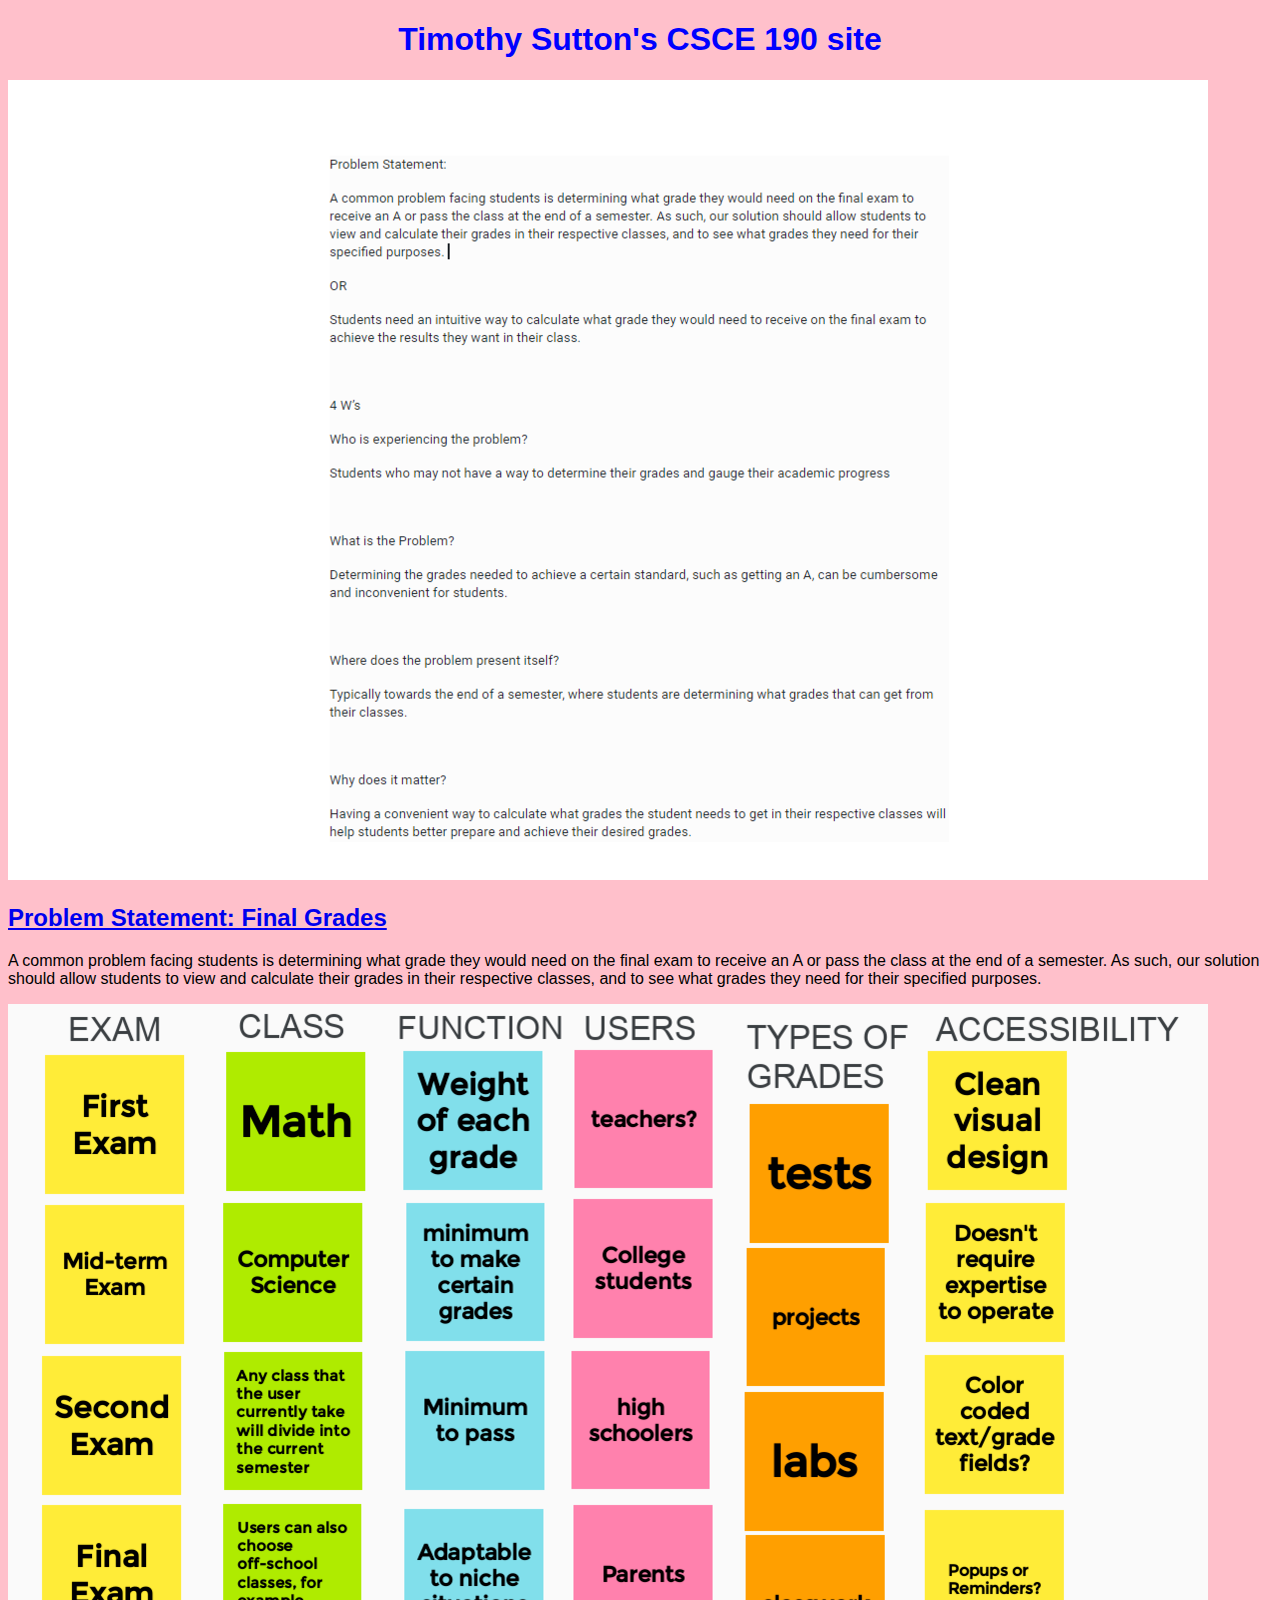
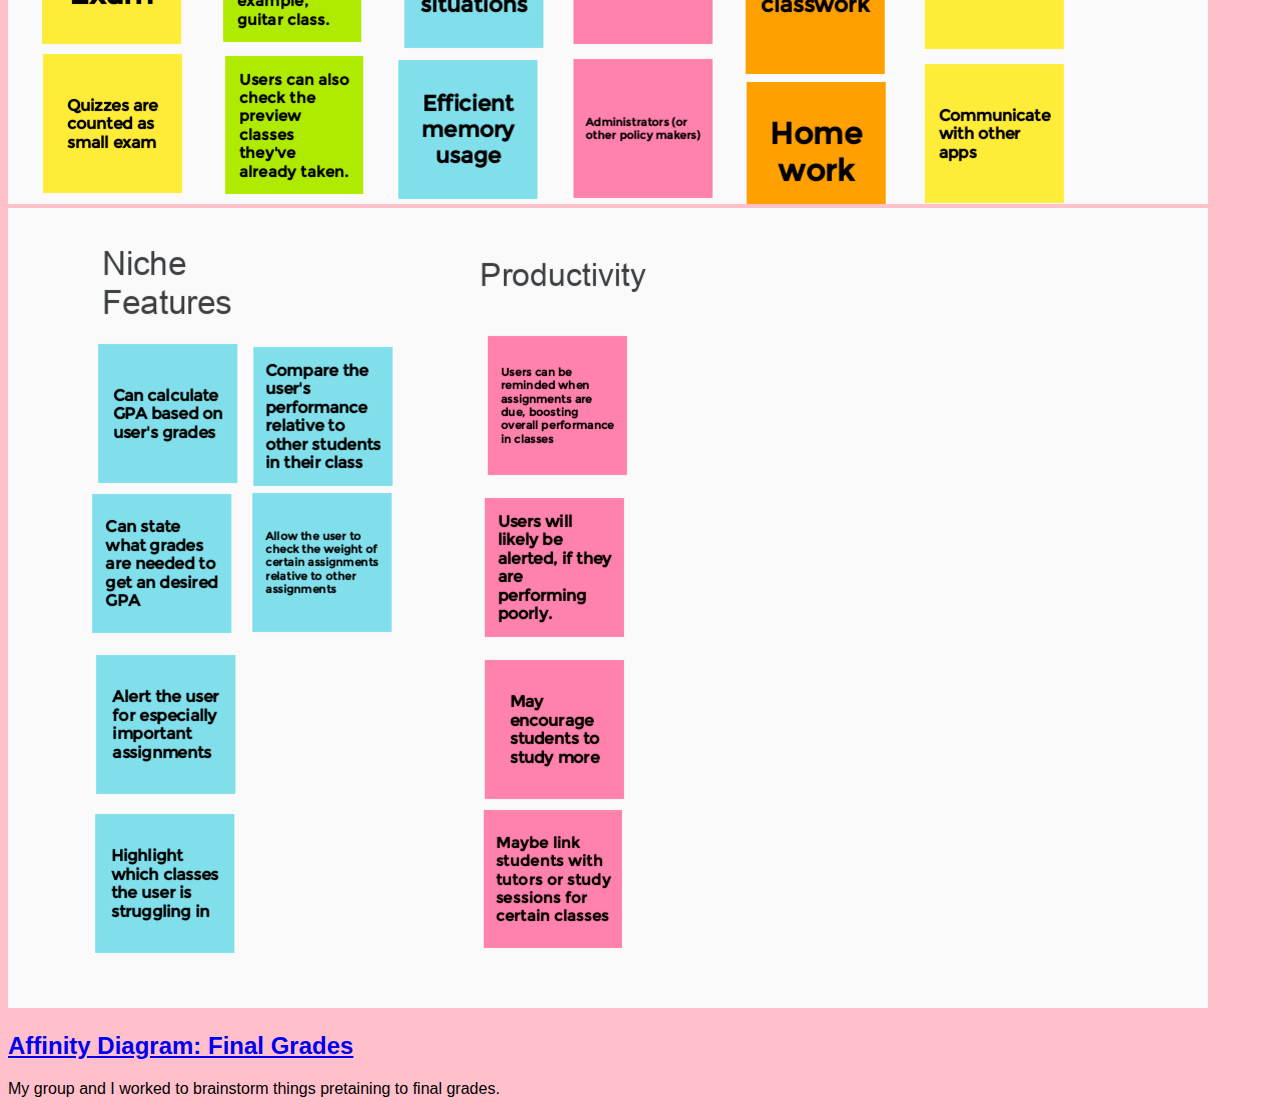
==== index.html @ 08e97b71 "Add files via upload" ====
<!DOCTYPE html>
<html>
    <head>
        <title>CSCE 190: Timothy Sutton</title>
        <link rel="stylesheet" href="styles.css">
    </head>
    <body>
        <h1>Timothy Sutton's CSCE 190 site</h1>

        <section class="assignment">
            <a href="files/problem-statement.pdf"><img src="pictures/problemstatement.png"></a>
            <section class="ass-details">
                <a href="files/problem-statement.pdf"><h2>Problem Statement:  Final Grades</h2></a>
                <p>
                    A common problem facing students is determining what grade they would need on the final exam to receive an A or pass the class at the end of a semester. As such, our solution should allow students to view and calculate their grades in their respective classes, and to see what grades they need for their specified purposes. 
                </p>
            </section>
        </section>

        <section class="assignment">
            <a href="files/grades-checking.pdf"><img src="pictures/grades-checking1.png"></a>
            <section class="ass-details">
                <a href="files/grades-checking.pdf">
            </section>
        </section>
        <section class="assignment">
            <a href="files/grades-checking.pdf"><img src="pictures/grades-checking2.png"></a>
            <section class="ass-details">
                <a href="files/grades-checking.pdf"><h2>Affinity Diagram:  Final Grades</h2></a>
                <p>
                    My group and I worked to brainstorm things pretaining to final grades.
                </p>
            </section>
    </body>
</html>
---- styles.css ----
body {
    Background:pink;
    font-family: Arial, Helvetica, sans-serif;
}

h1{
    color:blue;
    text-align:center;
}
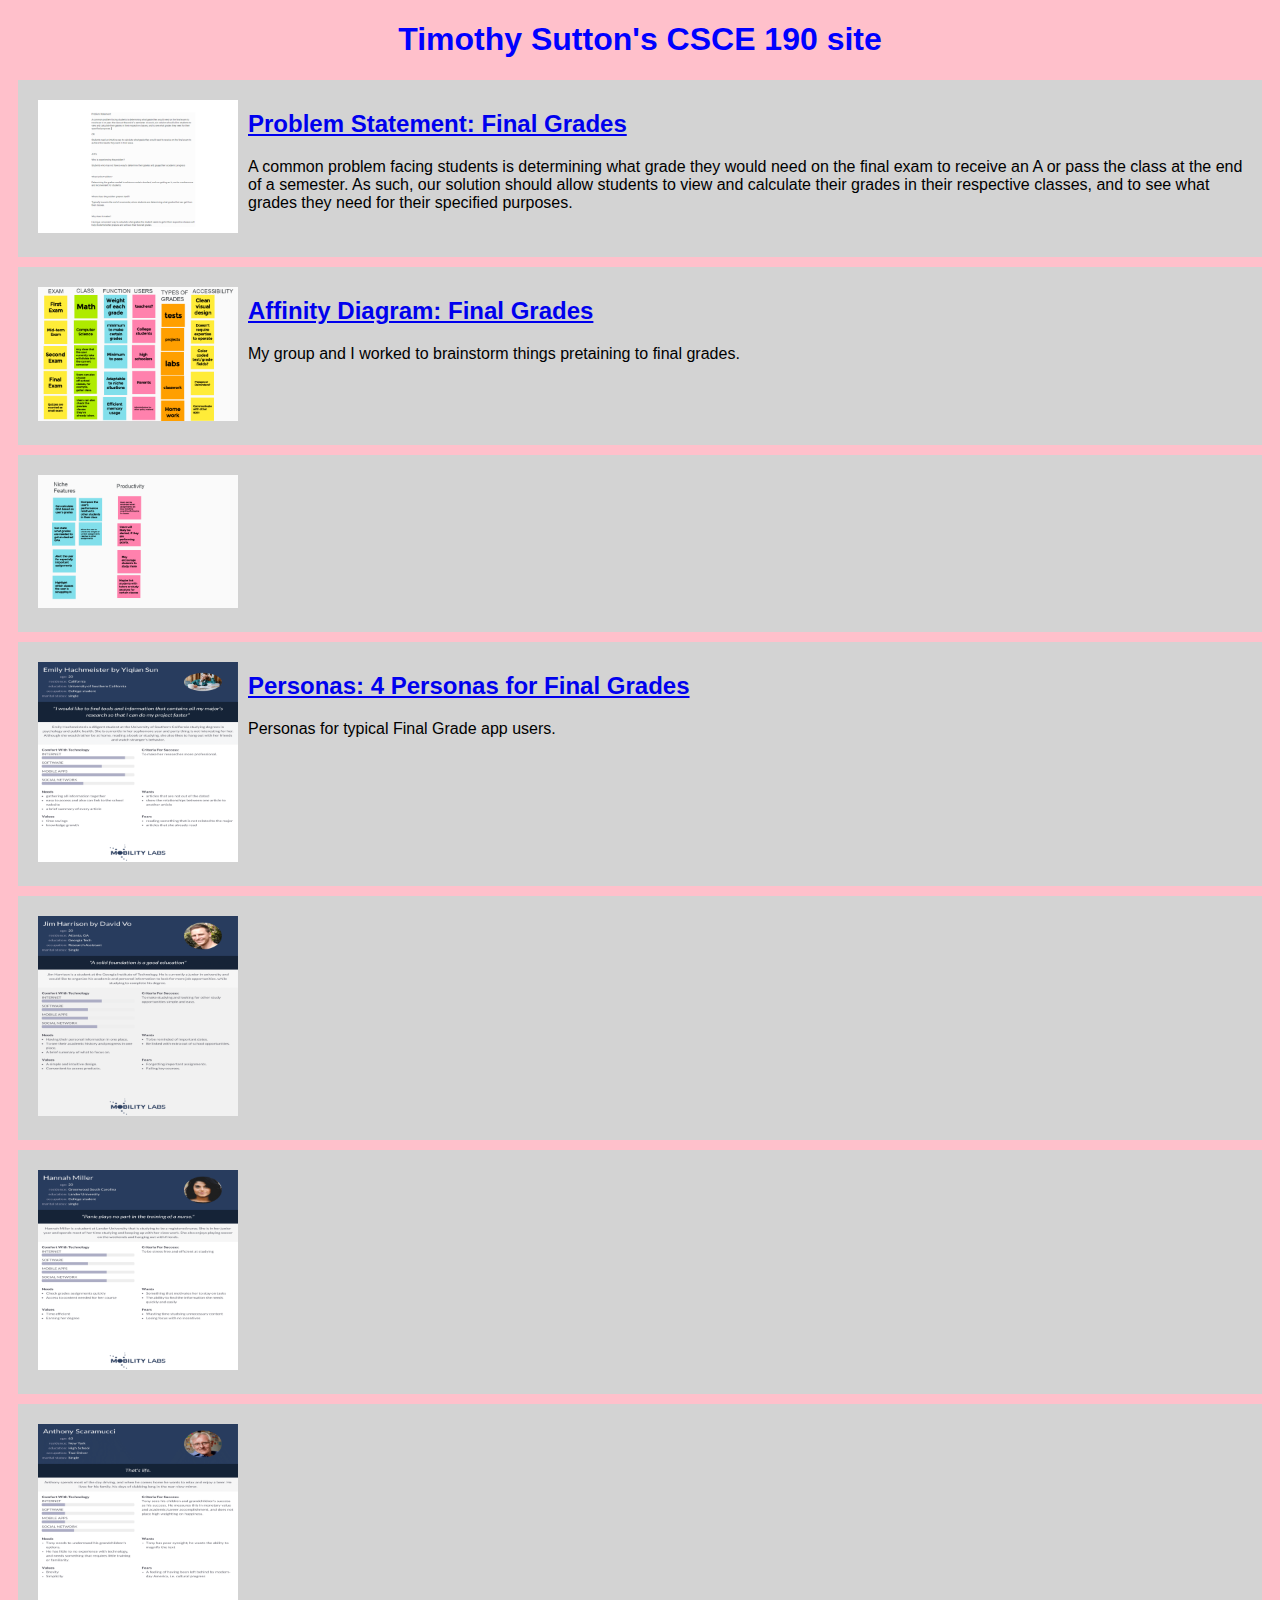
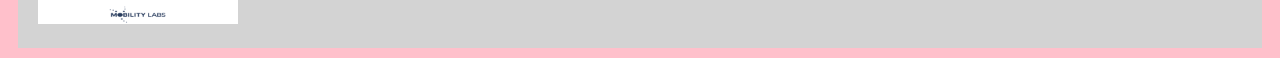
==== commit 09cfb33d: "Add files via upload" ====
--- a/index.html
+++ b/index.html
@@ -20,16 +20,45 @@
         <section class="assignment">
             <a href="files/grades-checking.pdf"><img src="pictures/grades-checking1.png"></a>
             <section class="ass-details">
-                <a href="files/grades-checking.pdf">
+                <a href="files/grades-checking.pdf"><h2>Affinity Diagram:  Final Grades</h2></a>
+                <p>
+                    My group and I worked to brainstorm things pretaining to final grades.
+                </p>
             </section>
         </section>
         <section class="assignment">
             <a href="files/grades-checking.pdf"><img src="pictures/grades-checking2.png"></a>
             <section class="ass-details">
-                <a href="files/grades-checking.pdf"><h2>Affinity Diagram:  Final Grades</h2></a>
+                <a href="files/grades-checking.pdf">
+            </section>
+        </section>
+
+        <section class="assignment">
+            <a href="files/group-persona.pdf"><img src="pictures/group-persona-1.png"></a>
+            <section class="ass-details">
+                <a href="files/group-persona.pdf"><h2>Personas:  4 Personas for Final Grades </h2></a>
                 <p>
-                    My group and I worked to brainstorm things pretaining to final grades.
+                   Personas for typical Final Grade app users.
                 </p>
             </section>
+        </section>
+        <section class="assignment">
+            <a href="files/group-persona.pdf"><img src="pictures/group-persona-2.png"></a>
+            <section class="ass-details">
+                <a href="files/group-persona.pdf">
+            </section>
+        </section>
+        <section class="assignment">
+            <a href="files/group-persona.pdf"><img src="pictures/group-persona-3.png"></a>
+            <section class="ass-details">
+                <a href="files/group-persona.pdf">
+            </section>
+        </section>
+        <section class="assignment">
+            <a href="files/group-persona.pdf"><img src="pictures/group-persona-4.png"></a>
+            <section class="ass-details">
+                <a href="files/group-persona.pdf">
+            </section>
+        </section>
     </body>
 </html>--- a/styles.css
+++ b/styles.css
@@ -3,6 +3,16 @@
     font-family: Arial, Helvetica, sans-serif;
 }
 
+.assignment{
+    display:flex;
+    padding:10px;
+    margin:10px;
+    background:lightgray;
+}
+.assignment img {
+    width: 200px;
+    padding: 10px;
+}
 h1{
     color:blue;
     text-align:center;
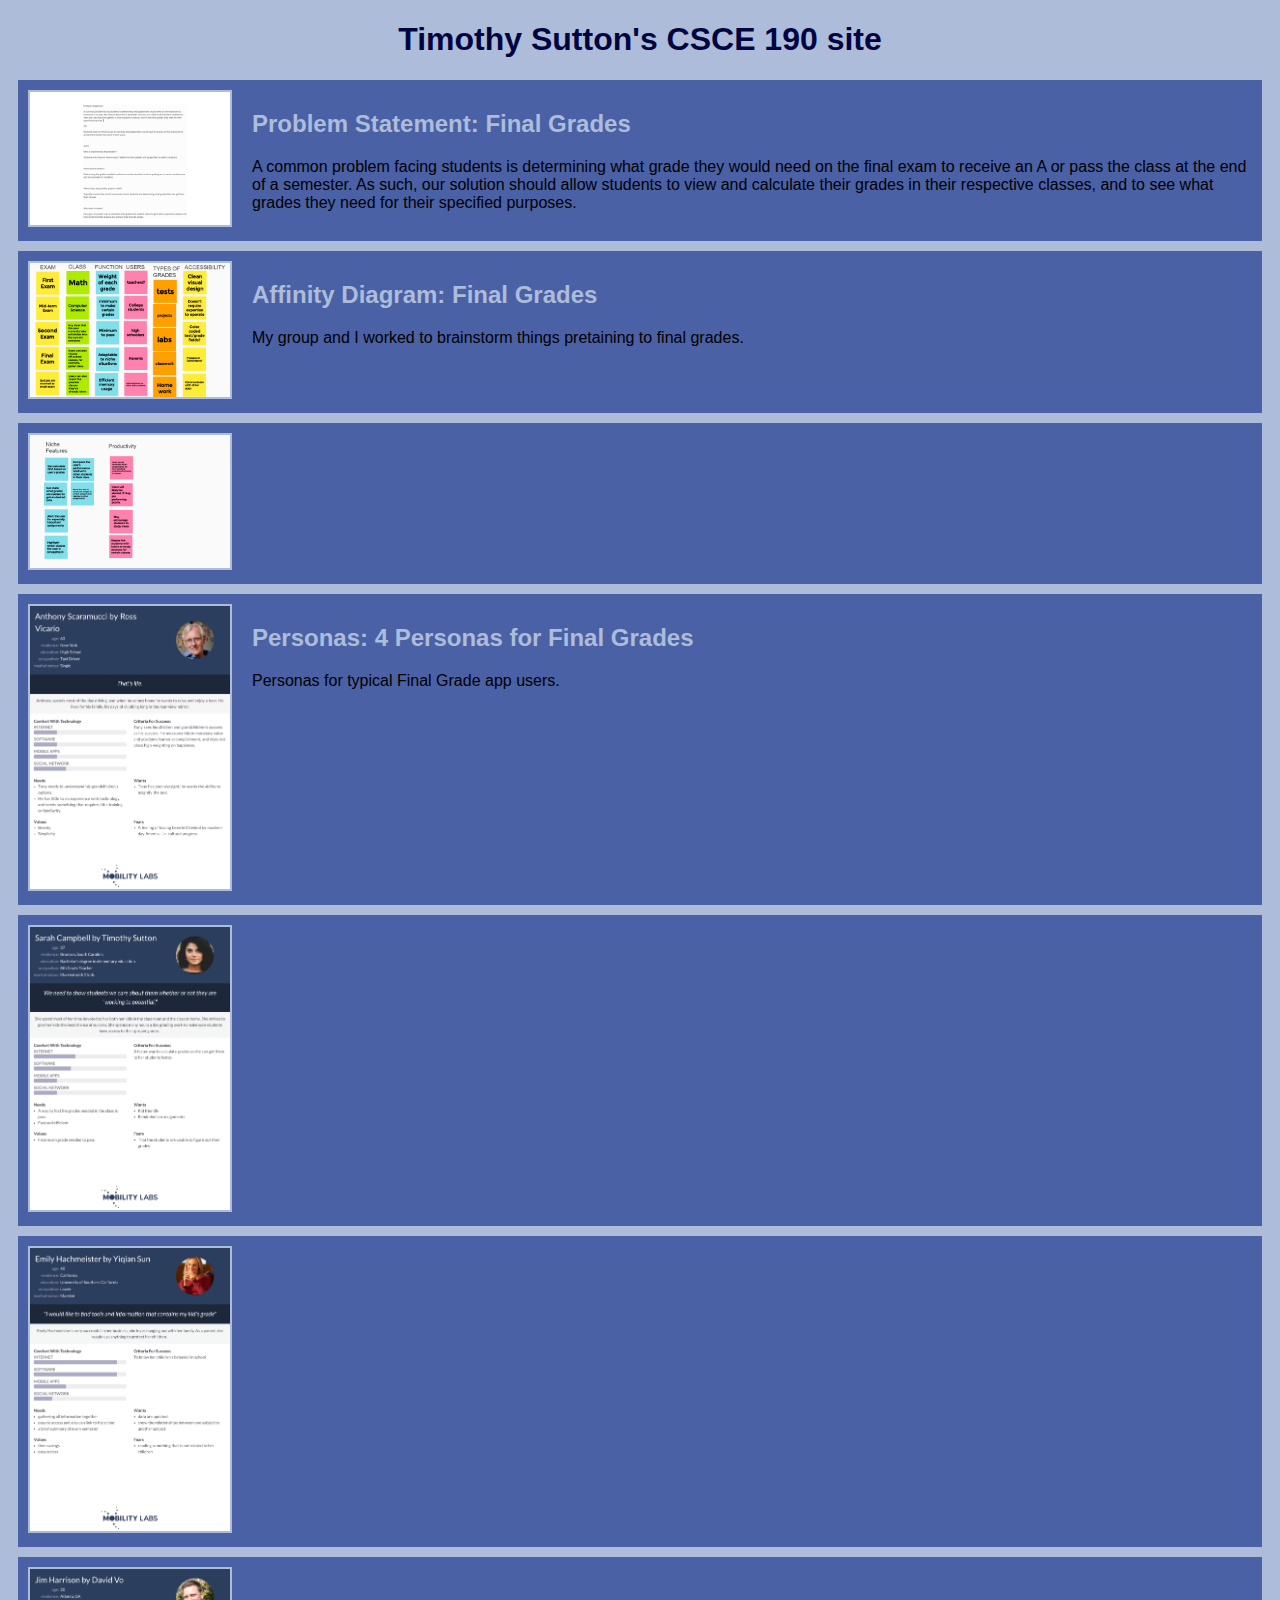
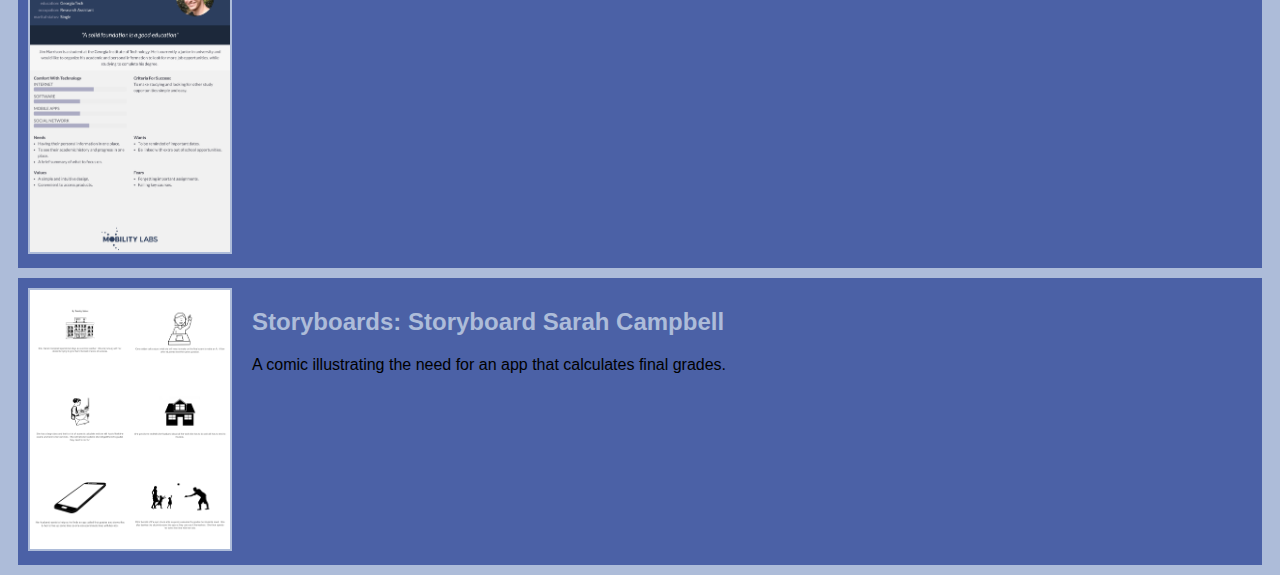
==== commit 14c23d66: "Add files via upload" ====
--- a/index.html
+++ b/index.html
@@ -60,5 +60,15 @@
                 <a href="files/group-persona.pdf">
             </section>
         </section>
+
+        <section class="assignment">
+            <a href="files/storyboard.pdf"><img src="pictures/storyboard.png"></a>
+            <section class="ass-details">
+                <a href="files/storyboard.pdf"><h2>Storyboards:  Storyboard Sarah Campbell </h2></a>
+                <p>
+                  A comic illustrating the need for an app that calculates final grades. 
+                </p>
+            </section>
+        </section>
     </body>
 </html>--- a/styles.css
+++ b/styles.css
@@ -1,5 +1,5 @@
 body {
-    Background:pink;
+    Background:#ADBCD9;
     font-family: Arial, Helvetica, sans-serif;
 }
 
@@ -7,13 +7,20 @@
     display:flex;
     padding:10px;
     margin:10px;
-    background:lightgray;
+    background:#4B61A6;
 }
 .assignment img {
     width: 200px;
-    padding: 10px;
+    border: 2px solid #ADBCD9;
+    margin-right: 20px; 
 }
 h1{
-    color:blue;
+    color:#010440; 
+    ;
     text-align:center;
+}
+a{
+    text-decoration: none;
+    color:#ADBCD9 ;
+    
 }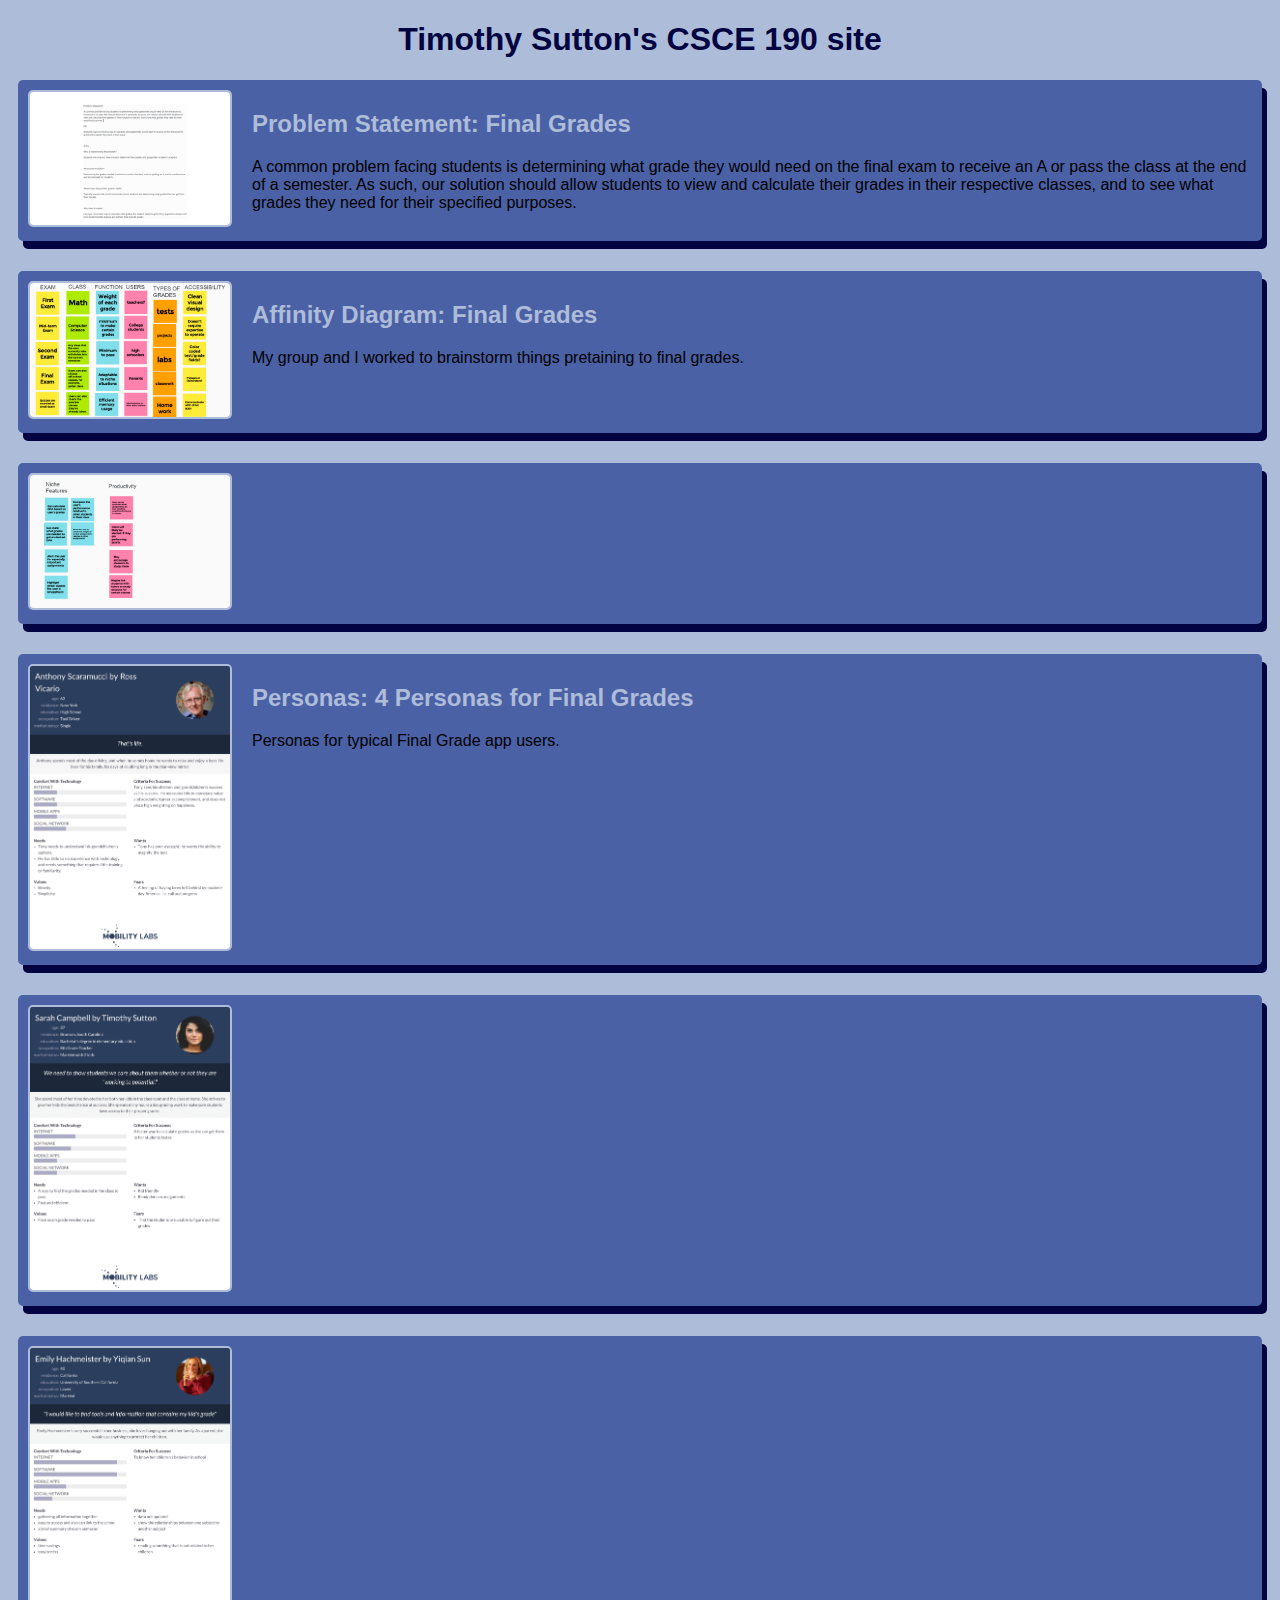
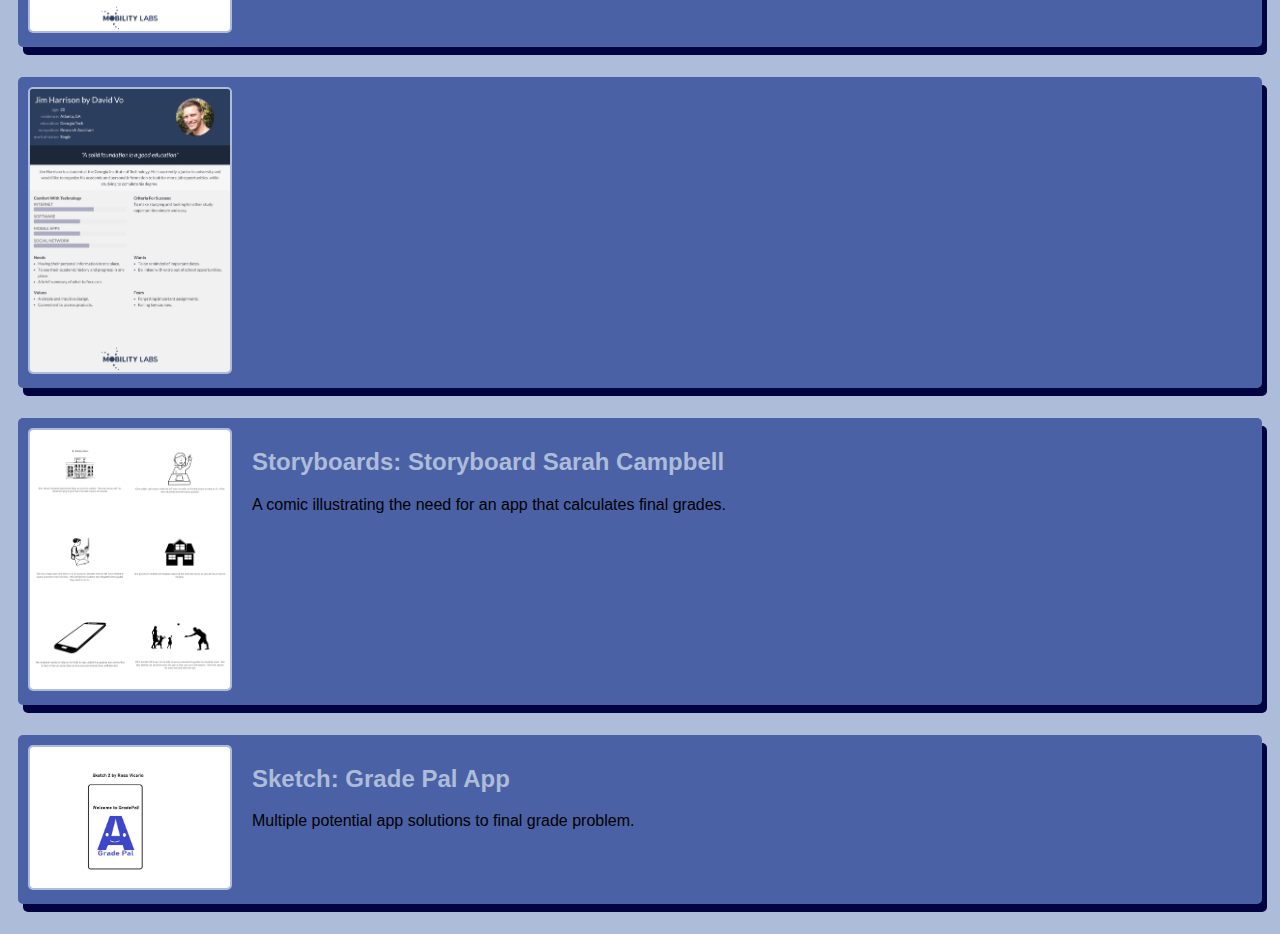
==== commit bcbd0650: "Add files via upload" ====
--- a/index.html
+++ b/index.html
@@ -6,7 +6,8 @@
     </head>
     <body>
         <h1>Timothy Sutton's CSCE 190 site</h1>
-
+        
+        <!--Problem Statement-->
         <section class="assignment">
             <a href="files/problem-statement.pdf"><img src="pictures/problemstatement.png"></a>
             <section class="ass-details">
@@ -16,7 +17,7 @@
                 </p>
             </section>
         </section>
-
+            <!--Affinity Diagrams-->
         <section class="assignment">
             <a href="files/grades-checking.pdf"><img src="pictures/grades-checking1.png"></a>
             <section class="ass-details">
@@ -32,7 +33,7 @@
                 <a href="files/grades-checking.pdf">
             </section>
         </section>
-
+        <!--Personas-->
         <section class="assignment">
             <a href="files/group-persona.pdf"><img src="pictures/group-persona-1.png"></a>
             <section class="ass-details">
@@ -61,6 +62,7 @@
             </section>
         </section>
 
+        <!--Story Board-->
         <section class="assignment">
             <a href="files/storyboard.pdf"><img src="pictures/storyboard.png"></a>
             <section class="ass-details">
@@ -70,5 +72,17 @@
                 </p>
             </section>
         </section>
+
+
+         <!--Sketches-->
+         <section class="assignment">
+            <a href="files/Final Sketches.pdf"><img src="pictures/final-sketches.png"></a>
+            <section class="ass-details">
+                <a href="files/Final Sketches.pdf"><h2>Sketch:  Grade Pal App </h2></a>
+                <p>
+                  Multiple potential app solutions to final grade problem.
+                </p>
+            </section>
+        </section>
     </body>
 </html>--- a/styles.css
+++ b/styles.css
@@ -7,12 +7,16 @@
     display:flex;
     padding:10px;
     margin:10px;
-    background:#4B61A6;
+    margin-bottom: 30px;
+    background: #4B61A6;
+    border-radius: 5px;
+    box-shadow: 5px 8px #010440;
 }
 .assignment img {
     width: 200px;
     border: 2px solid #ADBCD9;
     margin-right: 20px; 
+    border-radius: 5px;
 }
 h1{
     color:#010440; 
@@ -23,4 +27,7 @@
     text-decoration: none;
     color:#ADBCD9 ;
     
+}
+.assignment  a:hover {
+    color: #010440;
 }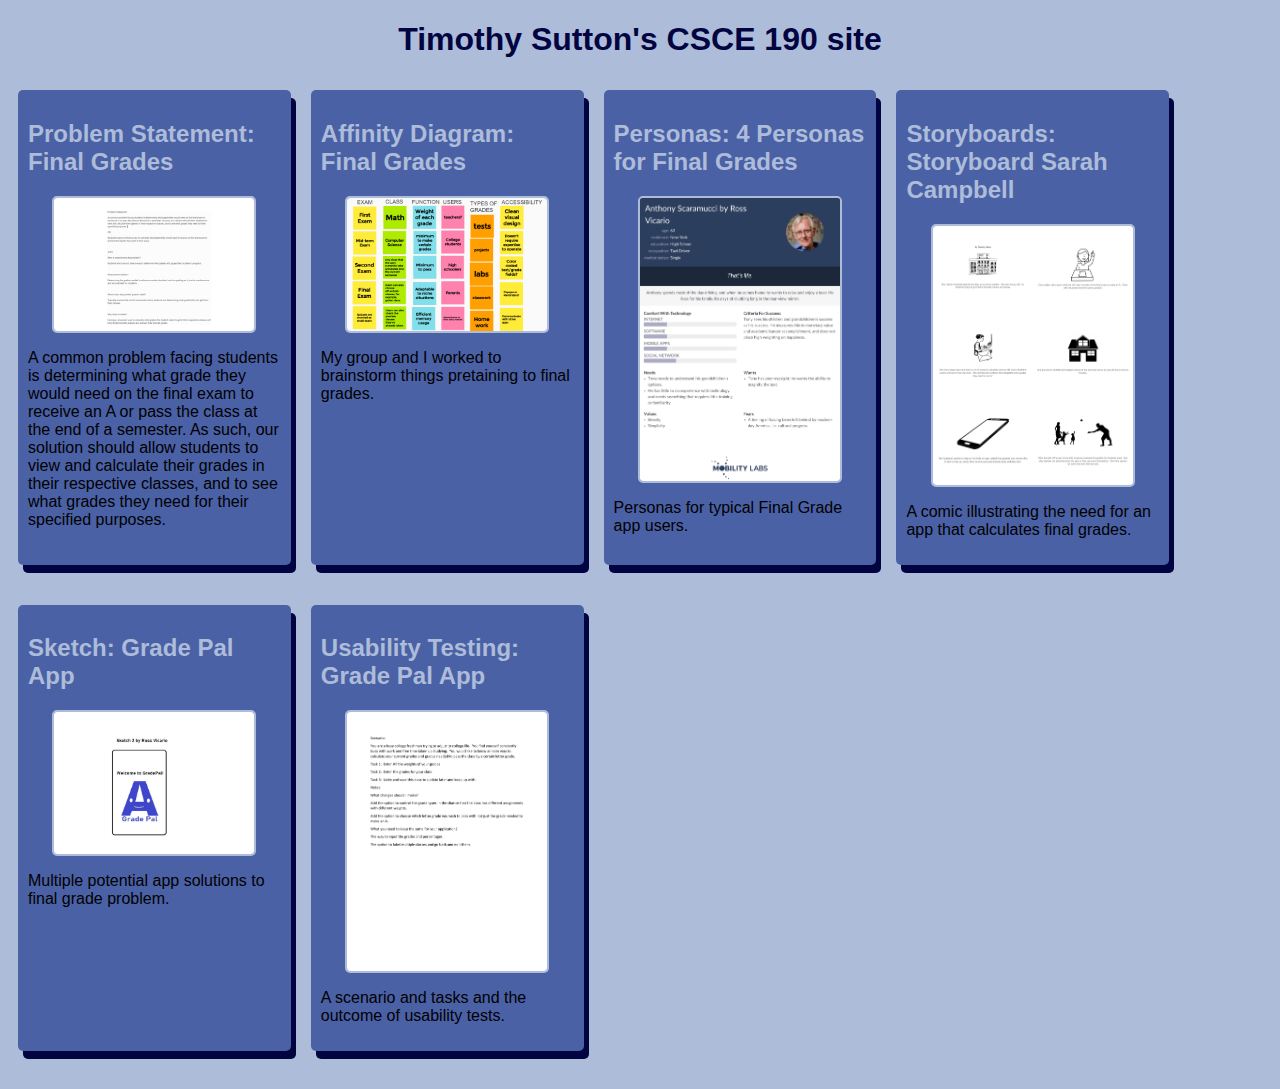
==== commit 079d1b06: "Add files via upload" ====
--- a/index.html
+++ b/index.html
@@ -5,84 +5,70 @@
         <link rel="stylesheet" href="styles.css">
     </head>
     <body>
-        <h1>Timothy Sutton's CSCE 190 site</h1>
+        <h1>Timothy Sutton's CSCE 190 site</h1>     
         
-        <!--Problem Statement-->
-        <section class="assignment">
-            <a href="files/problem-statement.pdf"><img src="pictures/problemstatement.png"></a>
-            <section class="ass-details">
+        <div class="assignments">
+            <!--Problem Statement-->
+            <section class="assignment">
                 <a href="files/problem-statement.pdf"><h2>Problem Statement:  Final Grades</h2></a>
+                <a href="files/problem-statement.pdf"><img src="pictures/problemstatement.png"></a>
                 <p>
-                    A common problem facing students is determining what grade they would need on the final exam to receive an A or pass the class at the end of a semester. As such, our solution should allow students to view and calculate their grades in their respective classes, and to see what grades they need for their specified purposes. 
+                     A common problem facing students is determining what grade they would need on the final exam to receive an A or pass the class at the end of a semester. As such, our solution should allow students to view and calculate their grades in their respective classes, and to see what grades they need for their specified purposes. 
                 </p>
+             
             </section>
-        </section>
             <!--Affinity Diagrams-->
-        <section class="assignment">
-            <a href="files/grades-checking.pdf"><img src="pictures/grades-checking1.png"></a>
-            <section class="ass-details">
+            <section class="assignment">
                 <a href="files/grades-checking.pdf"><h2>Affinity Diagram:  Final Grades</h2></a>
-                <p>
-                    My group and I worked to brainstorm things pretaining to final grades.
-                </p>
+                <a href="files/grades-checking.pdf"><img src="pictures/grades-checking1.png"></a>
+                
+                    <p>
+                        My group and I worked to brainstorm things pretaining to final grades.
+                    </p>
+                
             </section>
-        </section>
-        <section class="assignment">
-            <a href="files/grades-checking.pdf"><img src="pictures/grades-checking2.png"></a>
-            <section class="ass-details">
-                <a href="files/grades-checking.pdf">
+            <!--Personas-->
+            <section class="assignment">
+                <a href="files/group-persona.pdf"><h2>Personas:  4 Personas for Final Grades </h2></a>
+                <a href="files/group-persona.pdf"><img src="pictures/group-persona-1.png"></a>
+                <section class="ass-details">
+                    <p>
+                    Personas for typical Final Grade app users.
+                    </p>
+                </section>
             </section>
-        </section>
-        <!--Personas-->
-        <section class="assignment">
-            <a href="files/group-persona.pdf"><img src="pictures/group-persona-1.png"></a>
-            <section class="ass-details">
-                <a href="files/group-persona.pdf"><h2>Personas:  4 Personas for Final Grades </h2></a>
-                <p>
-                   Personas for typical Final Grade app users.
-                </p>
+            
+            <!--Story Board-->
+            <section class="assignment">
+                <a href="files/storyboard.pdf"><h2>Storyboards:  Storyboard Sarah Campbell </h2></a>
+                <a href="files/storyboard.pdf"><img src="pictures/storyboard.png"></a>
+               
+                    <p>
+                    A comic illustrating the need for an app that calculates final grades. 
+                    </p>
+                
             </section>
-        </section>
-        <section class="assignment">
-            <a href="files/group-persona.pdf"><img src="pictures/group-persona-2.png"></a>
-            <section class="ass-details">
-                <a href="files/group-persona.pdf">
+            <!--Sketches-->
+            <section class="assignment">
+                <a href="files/Final Sketches.pdf"><h2>Sketch:  Grade Pal App </h2></a>
+                <a href="files/Final Sketches.pdf"><img src="pictures/final-sketches.png"></a>
+                
+                    <p>
+                    Multiple potential app solutions to final grade problem.
+                    </p>
+                
             </section>
-        </section>
-        <section class="assignment">
-            <a href="files/group-persona.pdf"><img src="pictures/group-persona-3.png"></a>
-            <section class="ass-details">
-                <a href="files/group-persona.pdf">
+
+            <!--Usability Testing Script Assignment-->
+            <section class="assignment">
+                <a href="files/usability-testing-script.pdf"><h2>Usability Testing:  Grade Pal App </h2></a>
+                <a href="files/usability-testing-script.pdf"><img src="pictures/usability-testing-script.png"></a>
+                
+                    <p>
+                    A scenario and tasks and the outcome of usability tests.
+                    </p>
+                
             </section>
-        </section>
-        <section class="assignment">
-            <a href="files/group-persona.pdf"><img src="pictures/group-persona-4.png"></a>
-            <section class="ass-details">
-                <a href="files/group-persona.pdf">
-            </section>
-        </section>
-
-        <!--Story Board-->
-        <section class="assignment">
-            <a href="files/storyboard.pdf"><img src="pictures/storyboard.png"></a>
-            <section class="ass-details">
-                <a href="files/storyboard.pdf"><h2>Storyboards:  Storyboard Sarah Campbell </h2></a>
-                <p>
-                  A comic illustrating the need for an app that calculates final grades. 
-                </p>
-            </section>
-        </section>
-
-
-         <!--Sketches-->
-         <section class="assignment">
-            <a href="files/Final Sketches.pdf"><img src="pictures/final-sketches.png"></a>
-            <section class="ass-details">
-                <a href="files/Final Sketches.pdf"><h2>Sketch:  Grade Pal App </h2></a>
-                <p>
-                  Multiple potential app solutions to final grade problem.
-                </p>
-            </section>
-        </section>
+        </div>
     </body>
 </html>--- a/styles.css
+++ b/styles.css
@@ -2,9 +2,12 @@
     Background:#ADBCD9;
     font-family: Arial, Helvetica, sans-serif;
 }
-
+.assignments{
+    display:flex;
+    flex-wrap:wrap;
+}
 .assignment{
-    display:flex;
+    width:20%;
     padding:10px;
     margin:10px;
     margin-bottom: 30px;
@@ -17,6 +20,8 @@
     border: 2px solid #ADBCD9;
     margin-right: 20px; 
     border-radius: 5px;
+    display:block;
+    margin:auto;
 }
 h1{
     color:#010440; 
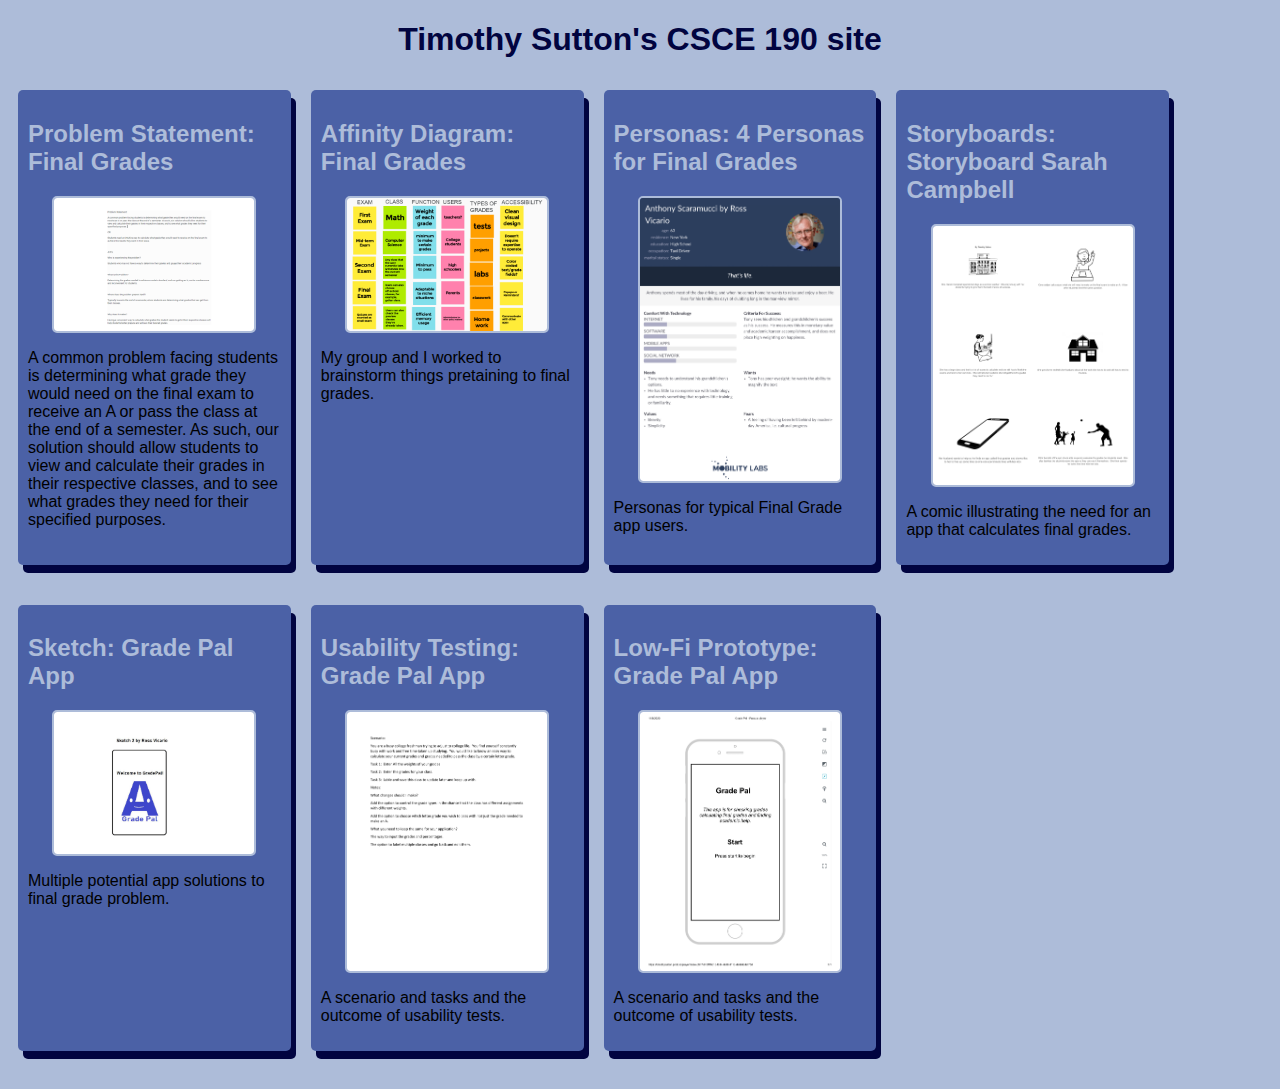
==== commit cad9a4e5: "Add files via upload" ====
--- a/index.html
+++ b/index.html
@@ -69,6 +69,18 @@
                     </p>
                 
             </section>
+
+             <!--Low- fi Prototype-->
+             <section class="assignment">
+                <a href="files/grade-pal-html/"><h2>Low-Fi Prototype:  Grade Pal App </h2></a>
+                <a href="files/grade-pal-html/"><img src="pictures/low-fi-prototype.png"></a>
+                
+                    <p>
+                    A scenario and tasks and the outcome of usability tests.
+                    </p>
+                
+            </section>
+    
         </div>
     </body>
 </html>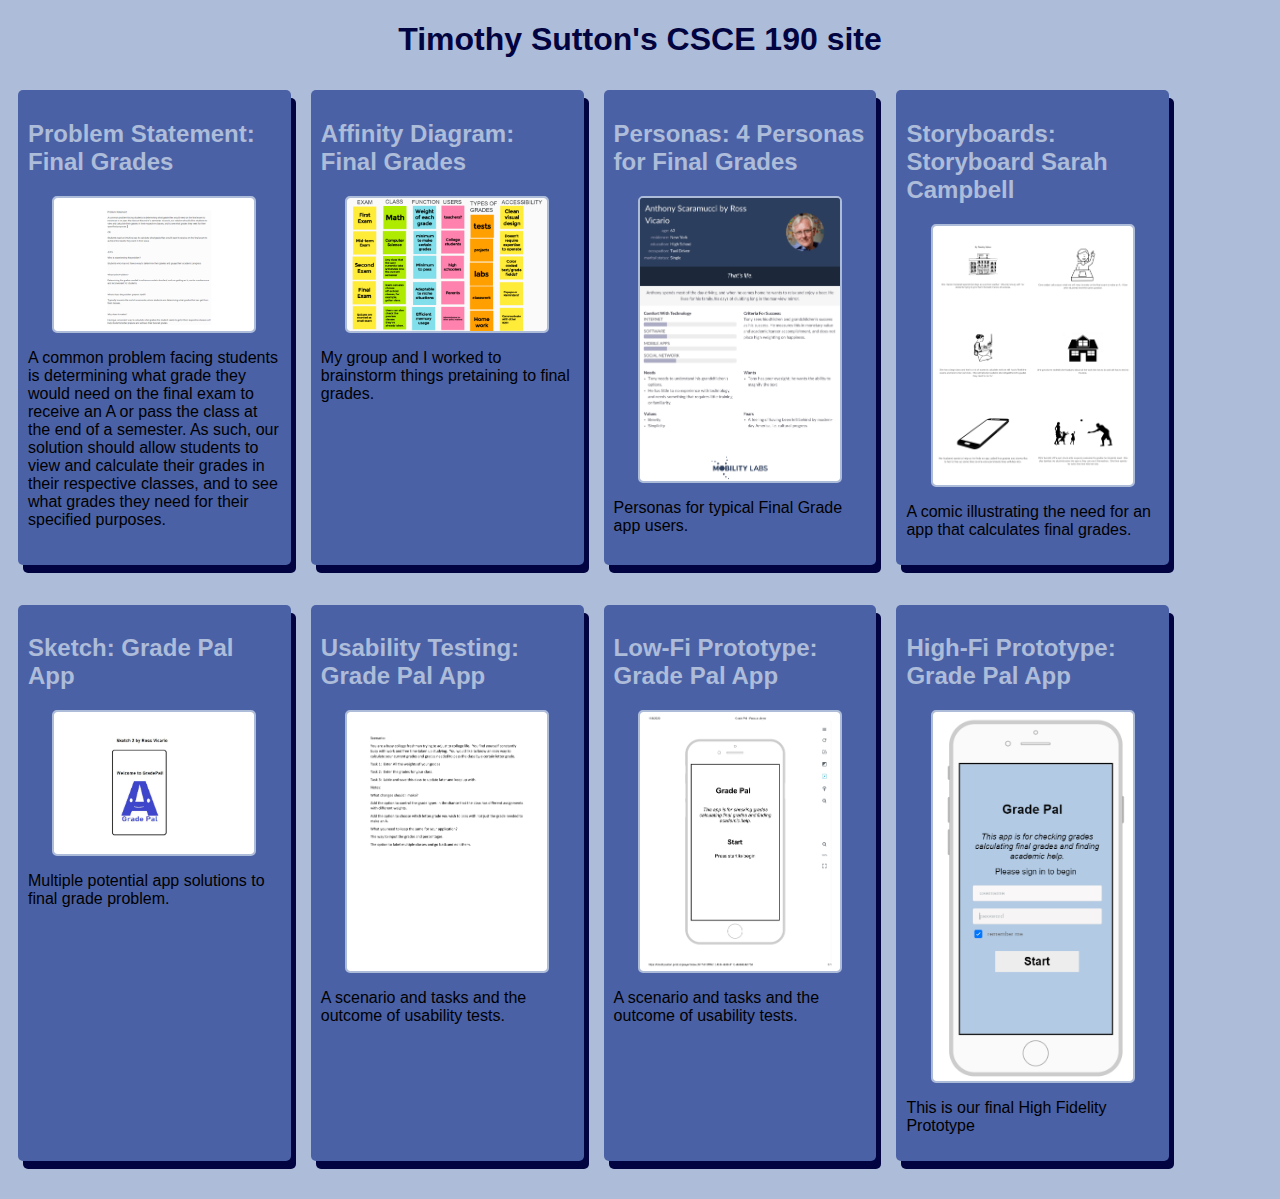
==== commit 2723a837: "Add files via upload" ====
--- a/index.html
+++ b/index.html
@@ -80,6 +80,17 @@
                     </p>
                 
             </section>
+
+            <!--high- fi Prototype-->
+            <section class="assignment">
+                <a href="files/high-fi-prototype/"><h2>High-Fi Prototype:  Grade Pal App </h2></a>
+                <a href="files/high-fi-prototype/"><img src="pictures/high-fi-pic.png"></a>
+                
+                    <p>
+                    This is our final High Fidelity Prototype
+                    </p>
+                
+            </section>
     
         </div>
     </body>
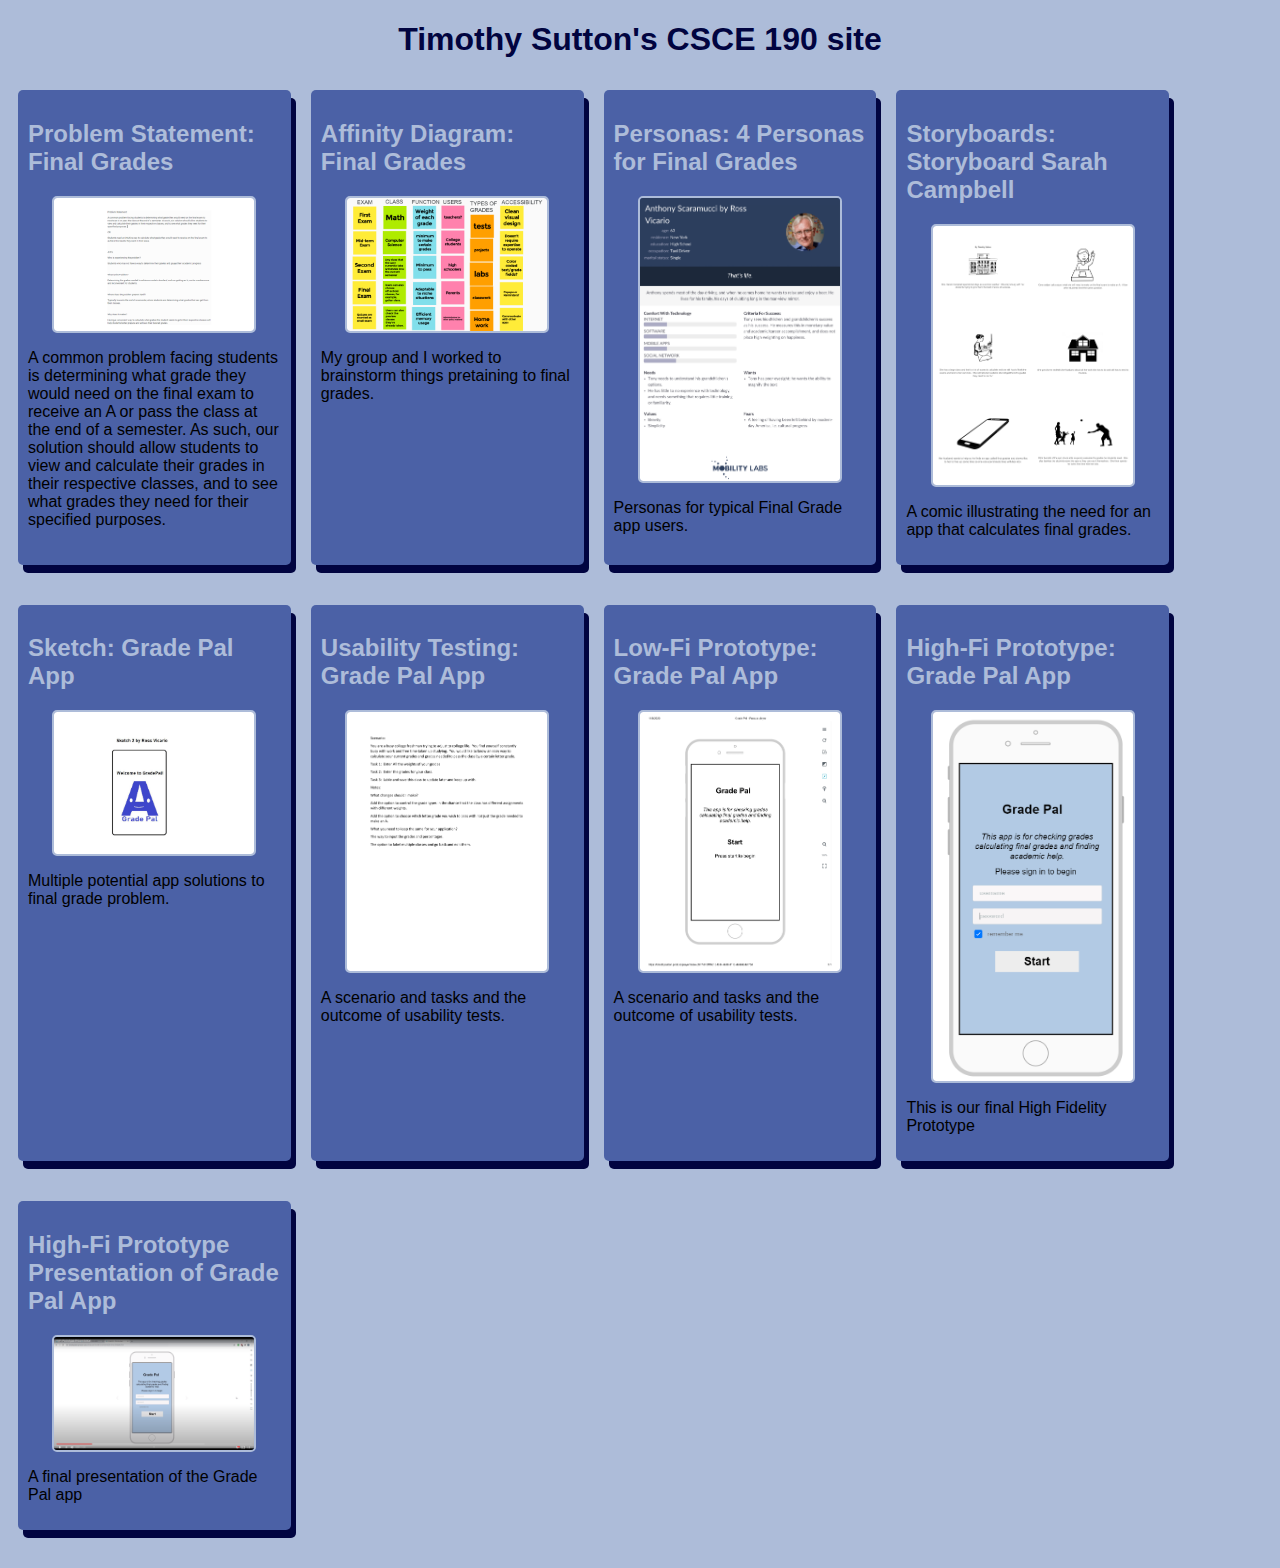
==== commit 327f3d16: "Add files via upload" ====
--- a/index.html
+++ b/index.html
@@ -92,6 +92,17 @@
                 
             </section>
     
+
+             <!--high- fi Prototype Presentation-->
+             <section class="assignment">
+                <a href="https://youtu.be/GW6nemOIhV8"><h2>High-Fi Prototype Presentation of Grade Pal App </h2></a>
+                <a href="https://youtu.be/GW6nemOIhV8"><img src="pictures/presentation.png"></a>
+                
+                    <p>
+                    A final presentation of the Grade Pal app
+                    </p>
+                
+            </section>
         </div>
     </body>
 </html>